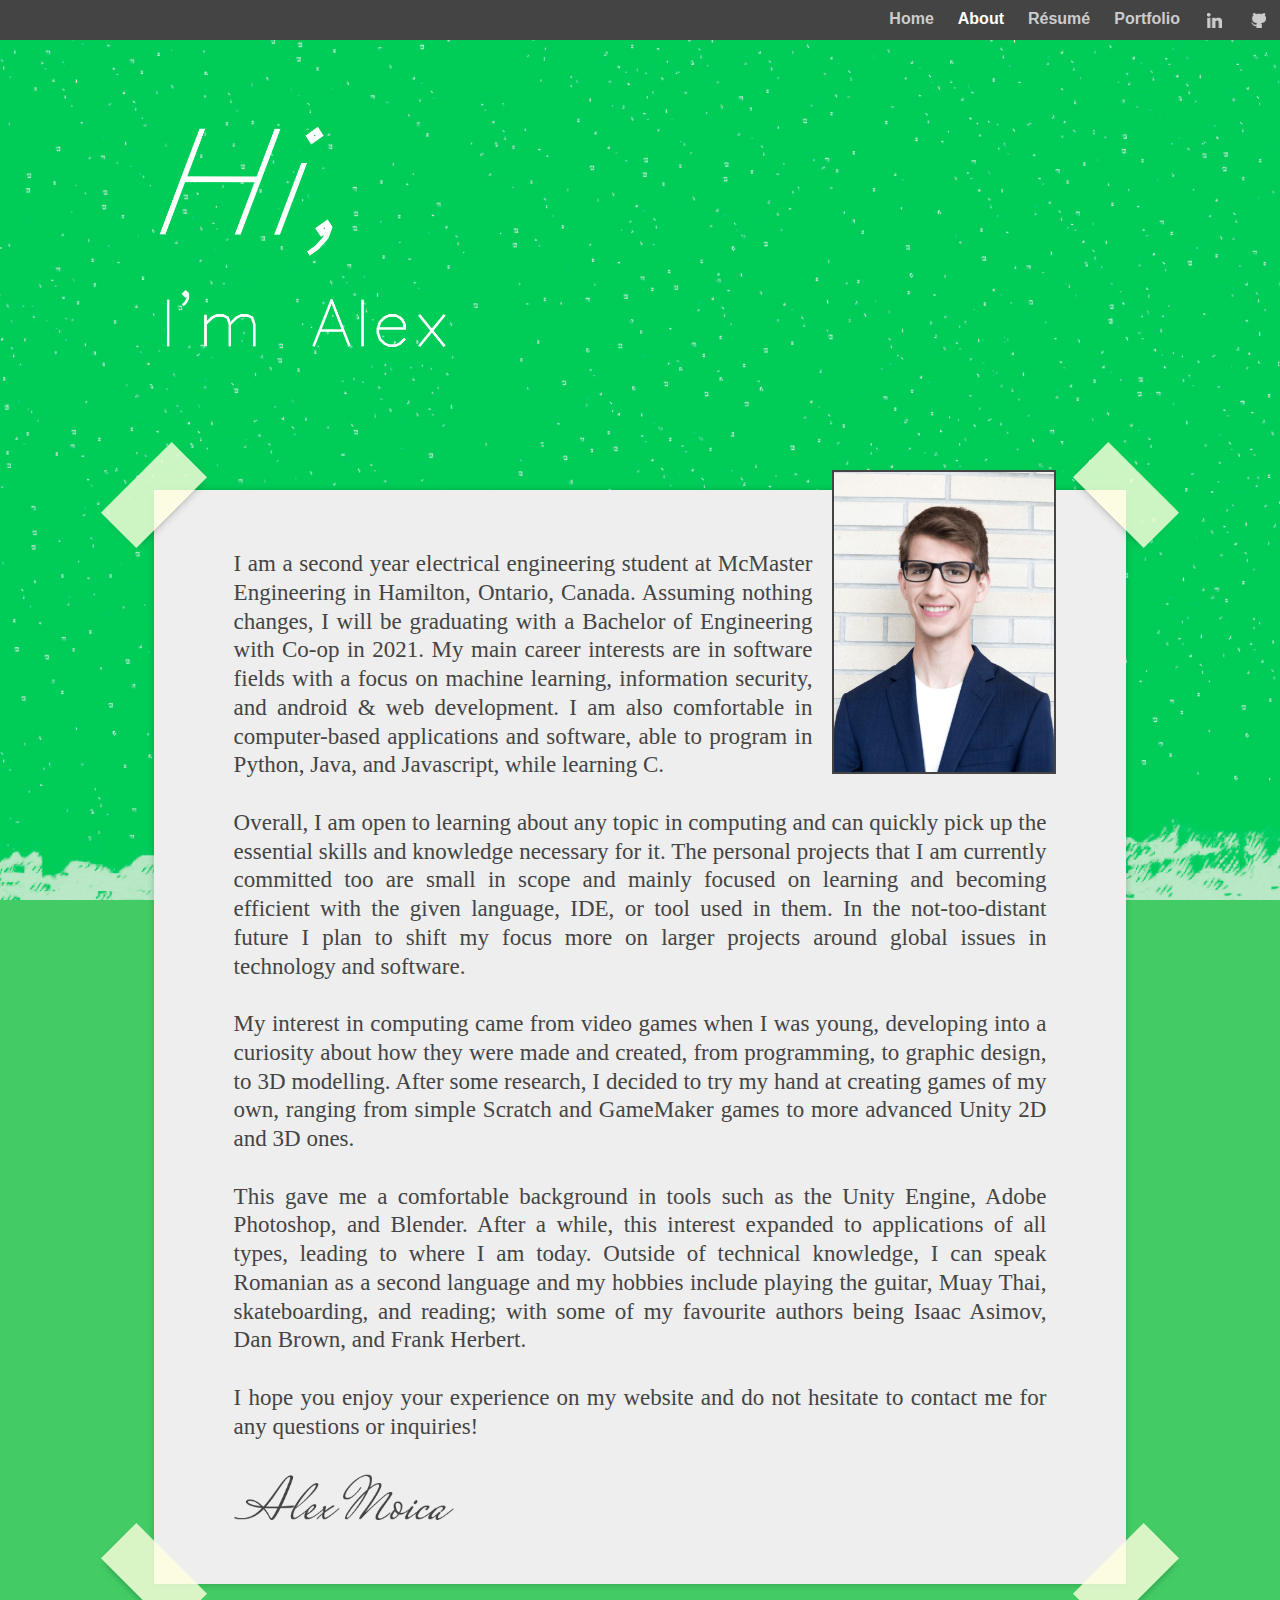
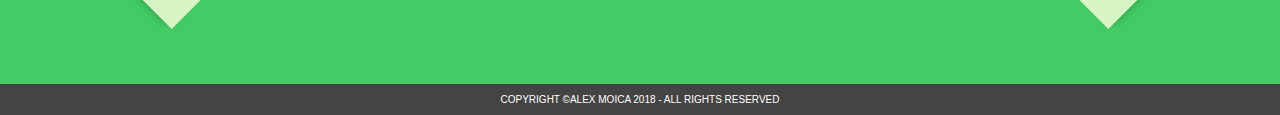
==== About.html @ ec7d950f "imported website from website repo" ====
<!DOCTYPE html>
<html>
	<title>About - Alex Moica</title>
	<div id="navbar">
		<a id="navGit" href="https://github.com/alexmoica" target="_blank"></a>
		<a id="navLinked" href="https://www.linkedin.com/in/alexmoica/" target="_blank"></a>
		<a id="portfolio" href="Portfolio.html">Portfolio</a>
		<a id="resume" href="Resume.html">R&#233sum&#233</a>
		<a class="current" id="about" href="About.html">About</a>
		<a id="home" href="index.html">Home</a>
	</div>
	<head>
		<link type="text/css" rel="stylesheet" href="css/AboutStyle.css"/>
		<script src="https://ajax.googleapis.com/ajax/libs/jquery/3.3.1/jquery.min.js"></script> <!-- loading this script takes care of FOUT -->
	</head>
	<body>
		<div id="intro"></div>
		<div id="container">
			<div class="corner" id="TL"></div>
			<div class="corner" id="TR"></div>
			<div class="corner" id="BL"></div>
			<div class="corner" id="BR"></div>
			<img src="images/about/Alex Moica.jpg" id="portrait">
			<p class="info" id="infoBody">			
			I am a second year electrical engineering student at McMaster Engineering in Hamilton, Ontario, Canada. 
			Assuming nothing changes, I will be graduating with a Bachelor of Engineering with Co-op in 2021. 
			My main career interests are in software fields with a focus on machine learning, information security, 
			and android & web development. I am also comfortable in computer-based applications and software, able to 
			program in Python, Java, and Javascript, while learning C. 
			<br><br>
			Overall, I am open to learning about any topic in computing and can quickly pick up the essential skills 
			and knowledge necessary for it. The personal projects that I am currently committed too are small in scope 
			and mainly focused on learning and becoming efficient with the given language, IDE, or tool used in them. 
			In the not-too-distant future I plan to shift my focus more on larger projects around global issues in 
			technology and software. 
			<br><br>
			My interest in computing came from video games when I was young, developing into a curiosity about how they 
			were made and created, from programming, to graphic design, to 3D modelling. After some research, I decided 
			to try my hand at creating games of my own, ranging from simple Scratch and GameMaker games to more advanced 
			Unity 2D and 3D ones. 
			<br><br>
			This gave me a comfortable background in tools such as the Unity Engine, Adobe Photoshop, and Blender. After a 
			while, this interest expanded to applications of all types, leading to where I am today. Outside of technical 
			knowledge, I can speak Romanian as a second language and my hobbies include playing the guitar, Muay Thai, 
			skateboarding, and reading; with some of my favourite authors being Isaac Asimov, Dan Brown, and Frank Herbert.
			<br><br>
			I hope you enjoy your experience on my website and do not hesitate to contact me for any questions or inquiries!
			</p>
			<img src="images/about/signature.png" class="info" id="signature">
		</div>
	</body>
	<footer>
		<p id="copyright">COPYRIGHT &#169ALEX MOICA 2018 - ALL RIGHTS RESERVED</p>
	</footer>
</html>
---- css/AboutStyle.css ----
body {
	margin: 0;
	padding: 0;
	width: 100%;
	background: #43cc65 url("../images/about/stars.png");
	background-attachment: fixed;
	background-position: center;
	background-repeat: no-repeat;
	background-size: cover;
}

footer {
	overflow: hidden;
	background-color: #444;
	text-align: center;
}

.corner {
	content: '';
	background-color: rgba(255, 255, 223, 0.8);
	height: 50px;
	position: absolute;
	top: -20px;
	width: 100px;
	box-shadow: 0 5px 10px -7px hsla(0, 0% ,0%, 0.5);
}

.info {
	padding-left: 80px;
	padding-right: 80px;
	text-align: justify;
	font-family: "Helvetica Neue";
	color: #444;
}

#infoBody {
	padding-top: 60px;
	font-size: 23px;
	line-height: 1.25;
}

#portrait {
	float: right;
	margin-top: -20px;
	margin-right: 70px;
	margin-left: 20px;
	width: 220px;
	height: 300px;
	border: 2px solid #444;
}

#signature {
	width: 220px;
	margin-top: 10px;
	margin-bottom: 60px;
}

#container {
	margin: 100px 12%;
	background-color: #eee;
	position: relative;
	box-shadow: 0 1px 7px hsla(0, 0%, 0%, 0.2);	
}

#TL {
	left: -50px;
	transform: rotate(-45deg);
}

#TR {
	right: -50px;
	transform: rotate(45deg);
}

#BL {
	top: 97%;
	left: -50px;
	transform: rotate(45deg);
}

#BR {
	top: 97%;
	right: -50px;
	transform: rotate(-45deg);
}

#intro {
	margin: 50px 12%;
	margin-bottom: 100px;
	width: 300px;
	height: 300px;
	background-image: url("../images/about/intro.png");
	background-position: center;
	background-repeat: no-repeat;
	background-size: contain;
}

#navbar {
	overflow: hidden;
	background-color: #444;
	position: sticky;
	top: 0;
	width: 100%;
	z-index: 1;
}

#navbar a {
	font-weight: 600;
	font-family: "Helvetica";
	float: right;
	display: block;
	color: #ccc;
	text-align: center;
	padding: 12px;
	padding-top: 8px;
	text-decoration: none;
}

#navbar a.current {
	color: #fff;
}

#navbar a:hover {
	color: #fff;
}

#home, #about, #resume, #portfolio {
	transform:translate(0, 5%);
}

#navGit, #navLinked {
	width: 20px;
	height: 20px;
	background-position: center;
	background-repeat: no-repeat;
	background-size: 15px 15px;
}

#navGit {
	background-image: url("../images/navbar/githubBlack.png");
}

#navGit:hover{
	background-image: url("../images/navbar/githubWhite.png");
}

#navLinked {
	background-image: url("../images/navbar/linkedinBlack.png");
}

#navLinked:hover {
	background-image: url("../images/navbar/linkedinWhite.png");
}

#copyright {
	color: #fff;
	font-family: "Helvetica";
	font-size: 10px;
}
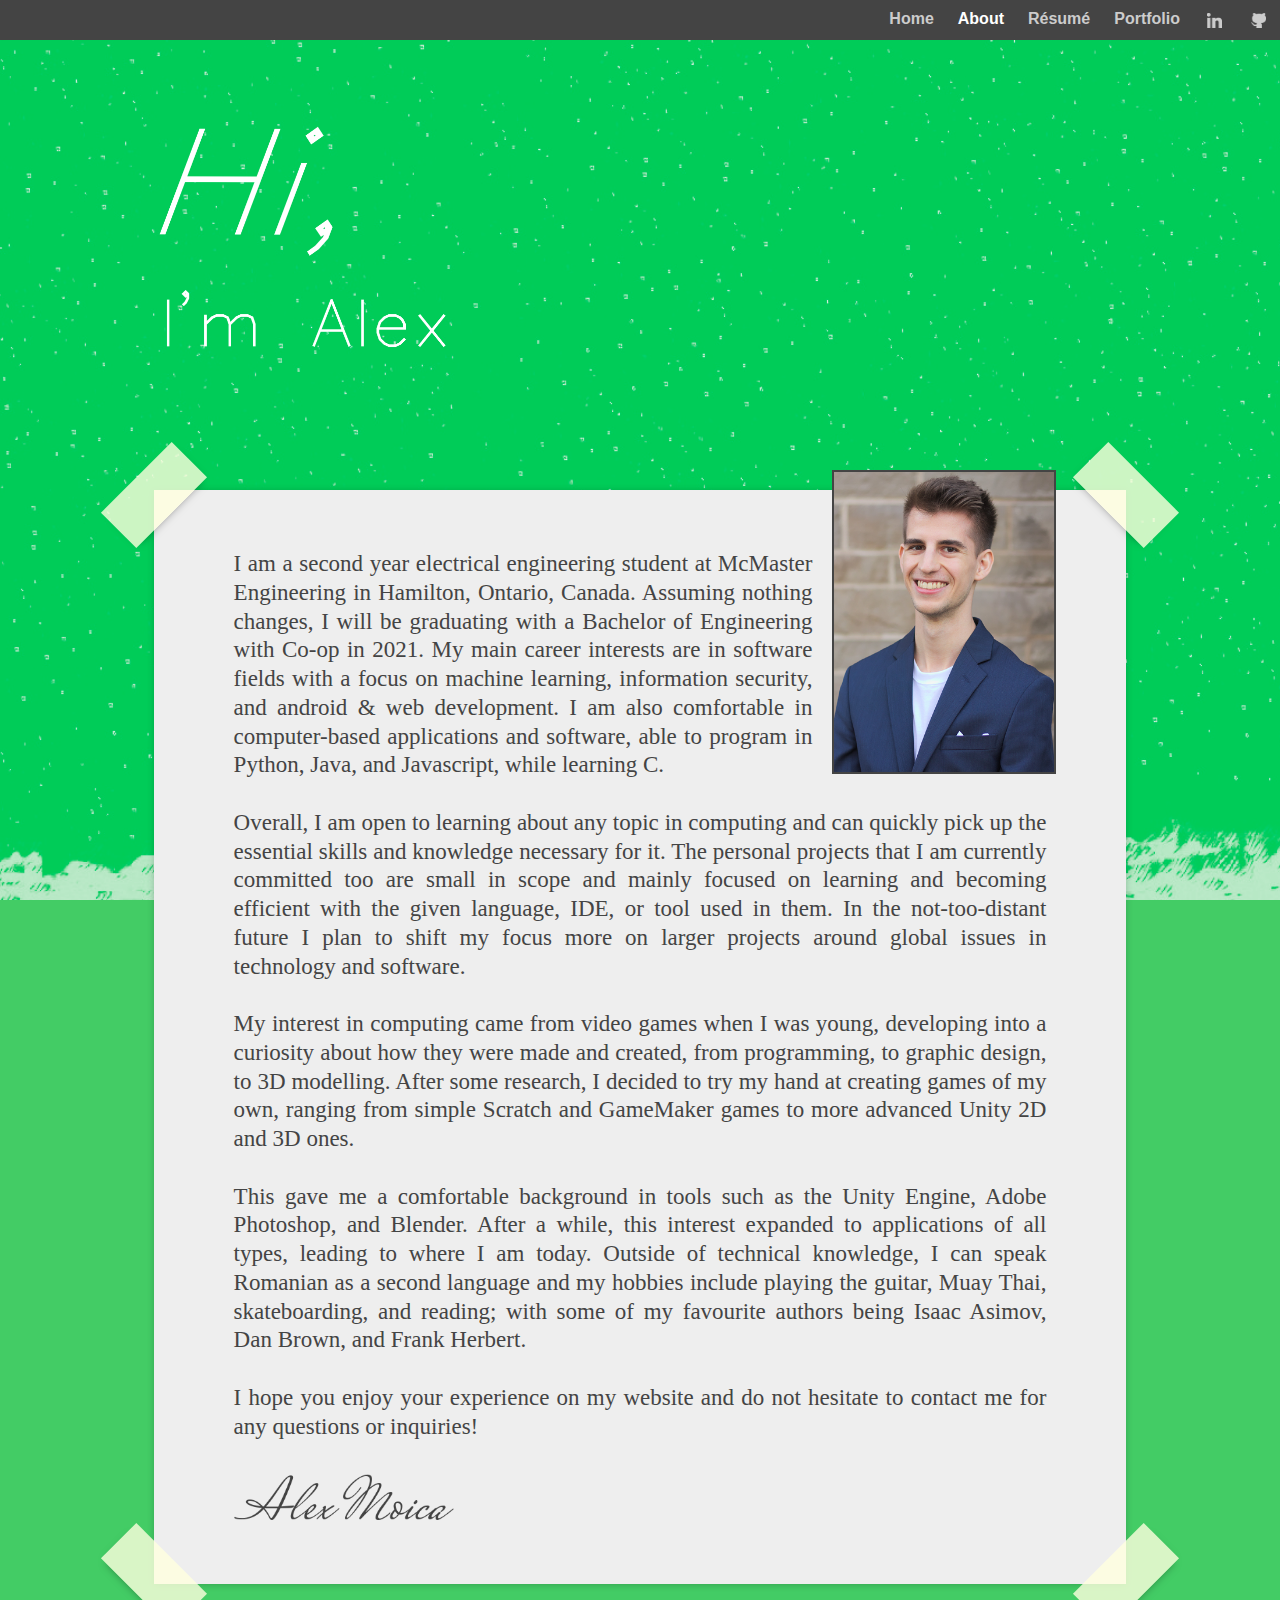
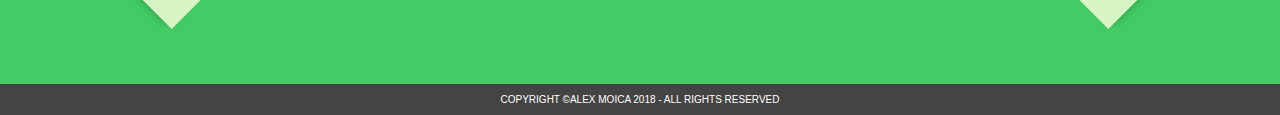
==== commit ac3239b6: "picture tweaks" ====
--- a/About.html
+++ b/About.html
@@ -10,6 +10,14 @@
 		<a id="home" href="index.html">Home</a>
 	</div>
 	<head>
+		<!-- Global site tag (gtag.js) - Google Analytics -->
+		<script async src="https://www.googletagmanager.com/gtag/js?id=UA-124888892-1"></script>
+		<script>
+			window.dataLayer = window.dataLayer || [];
+			function gtag(){dataLayer.push(arguments);}
+			gtag('js', new Date());
+			gtag('config', 'UA-124888892-1');
+		</script>
 		<link type="text/css" rel="stylesheet" href="css/AboutStyle.css"/>
 		<script src="https://ajax.googleapis.com/ajax/libs/jquery/3.3.1/jquery.min.js"></script> <!-- loading this script takes care of FOUT -->
 	</head>
@@ -20,7 +28,7 @@
 			<div class="corner" id="TR"></div>
 			<div class="corner" id="BL"></div>
 			<div class="corner" id="BR"></div>
-			<img src="images/about/Alex Moica.jpg" id="portrait">
+			<img src="images/about/Alex Moica.png" id="portrait">
 			<p class="info" id="infoBody">			
 			I am a second year electrical engineering student at McMaster Engineering in Hamilton, Ontario, Canada. 
 			Assuming nothing changes, I will be graduating with a Bachelor of Engineering with Co-op in 2021. 
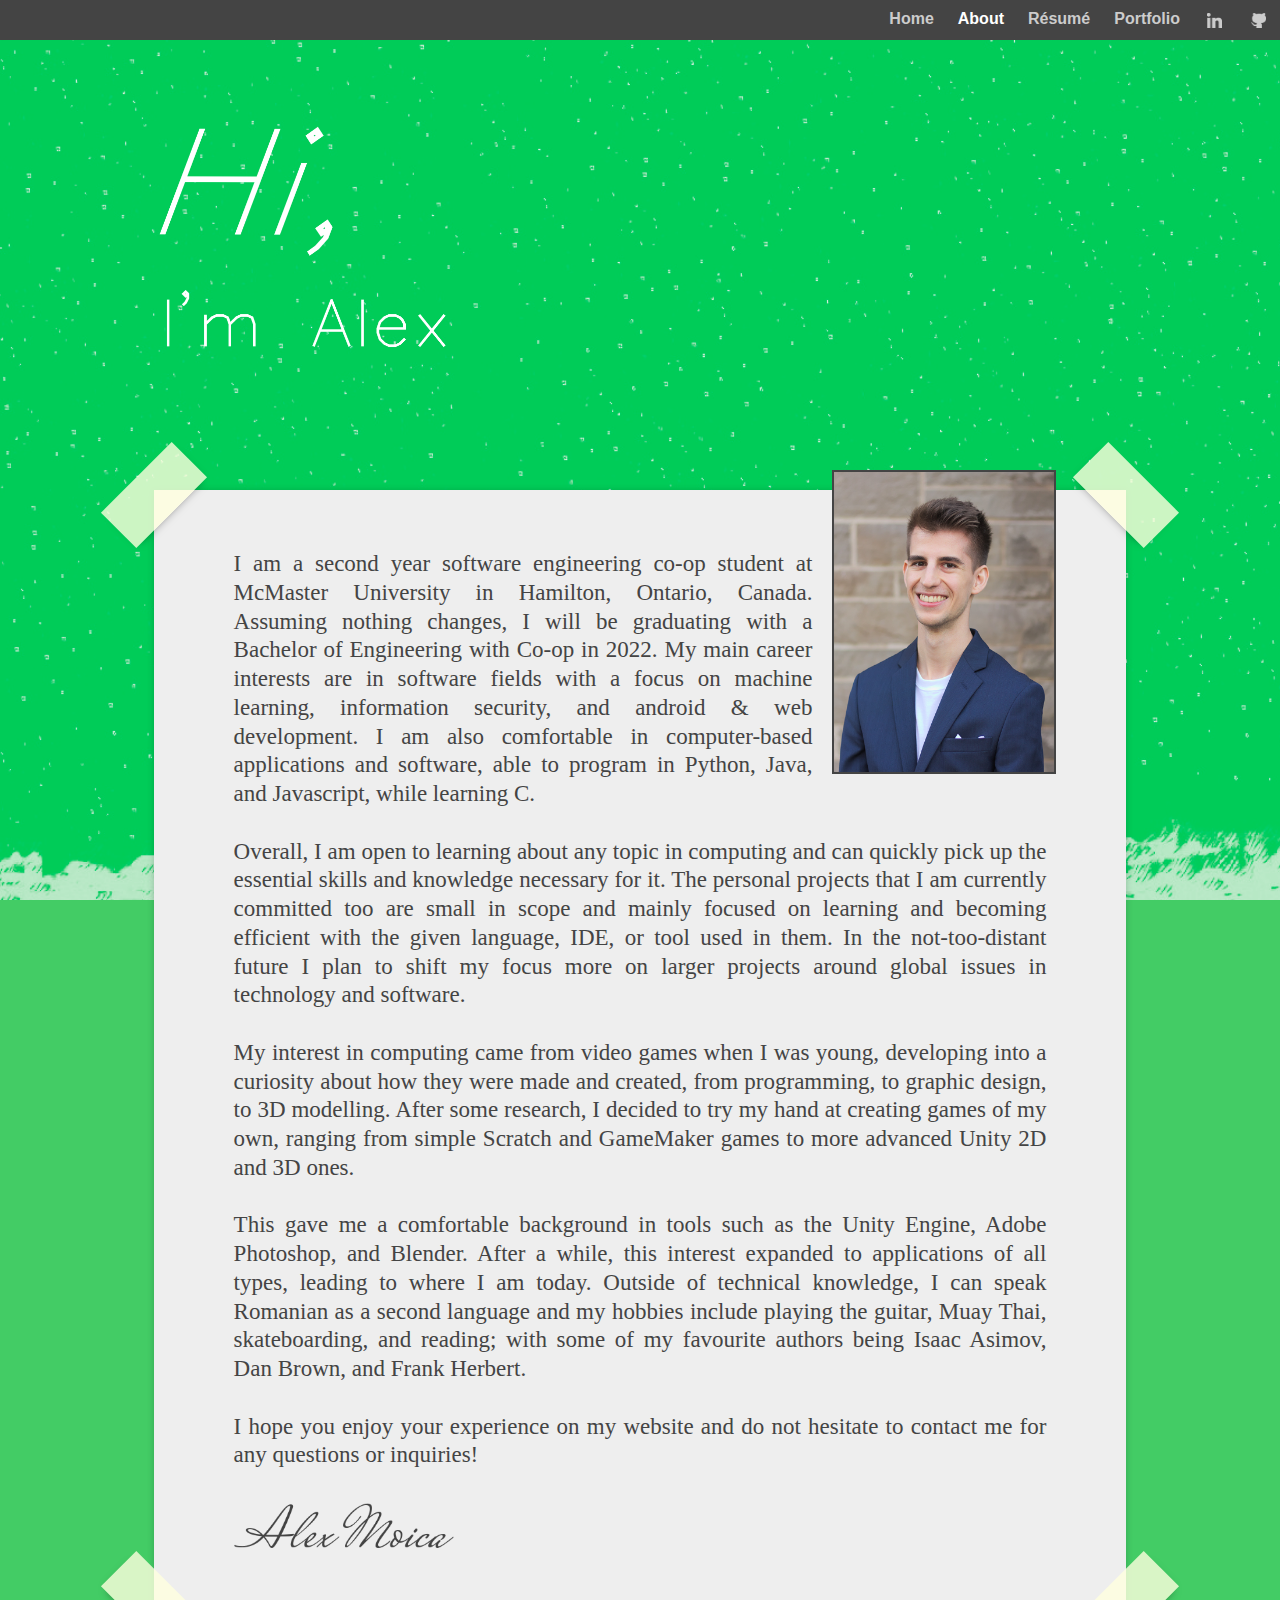
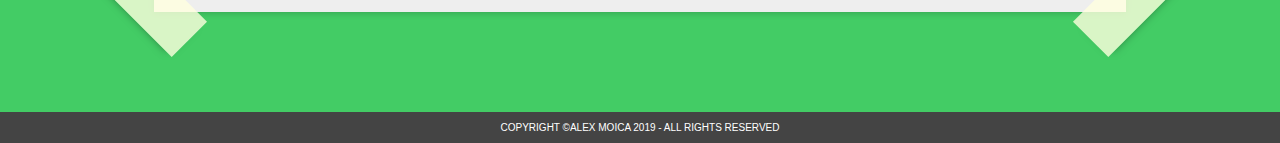
==== commit 8fad1fa1: "updated to match current progress" ====
--- a/About.html
+++ b/About.html
@@ -30,8 +30,8 @@
 			<div class="corner" id="BR"></div>
 			<img src="images/about/Alex Moica.png" id="portrait">
 			<p class="info" id="infoBody">			
-			I am a second year electrical engineering student at McMaster Engineering in Hamilton, Ontario, Canada. 
-			Assuming nothing changes, I will be graduating with a Bachelor of Engineering with Co-op in 2021. 
+			I am a second year software engineering co-op student at McMaster University in Hamilton, Ontario, Canada. 
+			Assuming nothing changes, I will be graduating with a Bachelor of Engineering with Co-op in 2022. 
 			My main career interests are in software fields with a focus on machine learning, information security, 
 			and android & web development. I am also comfortable in computer-based applications and software, able to 
 			program in Python, Java, and Javascript, while learning C. 
@@ -58,6 +58,6 @@
 		</div>
 	</body>
 	<footer>
-		<p id="copyright">COPYRIGHT &#169ALEX MOICA 2018 - ALL RIGHTS RESERVED</p>
+		<p id="copyright">COPYRIGHT &#169ALEX MOICA 2019 - ALL RIGHTS RESERVED</p>
 	</footer>
 </html>
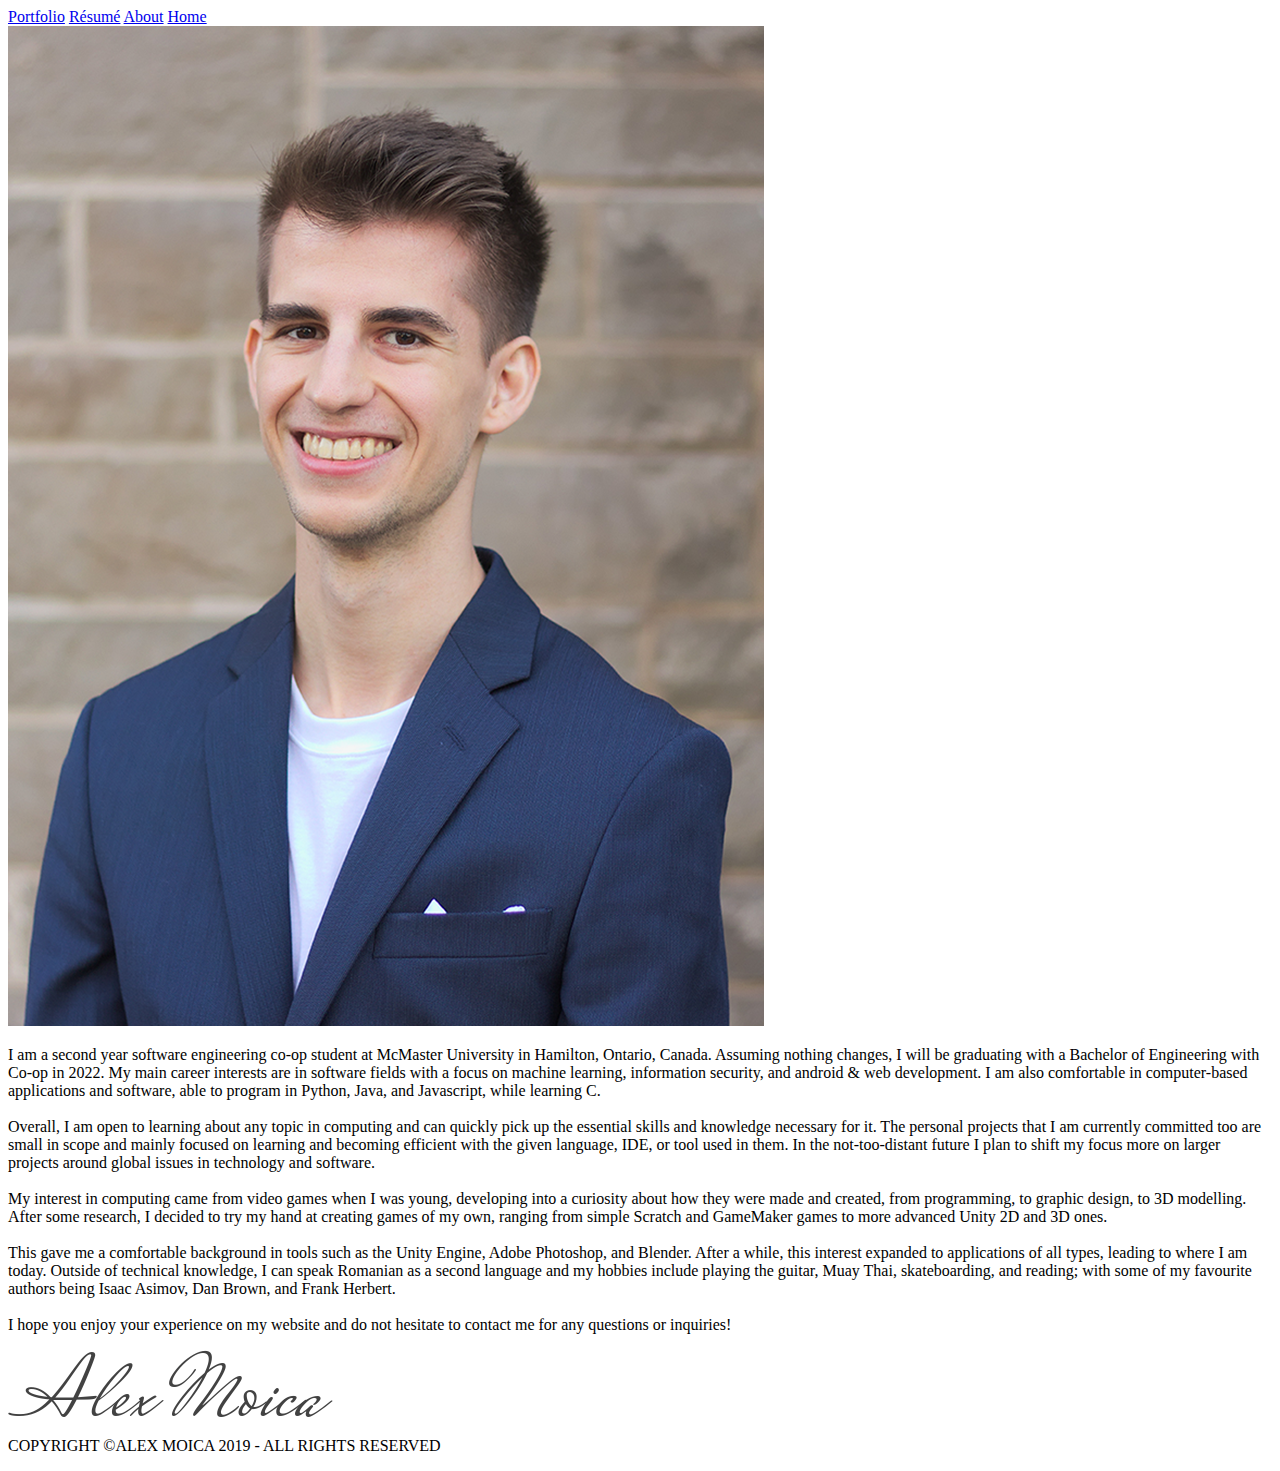
==== commit 2962dcef: "Start of website resturcturing - Pages in place" ====
--- a/About.html
+++ b/About.html
@@ -1,63 +1,63 @@
-<!DOCTYPE html>
-<html>
-	<title>About - Alex Moica</title>
-	<div id="navbar">
-		<a id="navGit" href="https://github.com/alexmoica" target="_blank"></a>
-		<a id="navLinked" href="https://www.linkedin.com/in/alexmoica/" target="_blank"></a>
-		<a id="portfolio" href="Portfolio.html">Portfolio</a>
-		<a id="resume" href="Resume.html">R&#233sum&#233</a>
-		<a class="current" id="about" href="About.html">About</a>
-		<a id="home" href="index.html">Home</a>
-	</div>
-	<head>
-		<!-- Global site tag (gtag.js) - Google Analytics -->
-		<script async src="https://www.googletagmanager.com/gtag/js?id=UA-124888892-1"></script>
-		<script>
-			window.dataLayer = window.dataLayer || [];
-			function gtag(){dataLayer.push(arguments);}
-			gtag('js', new Date());
-			gtag('config', 'UA-124888892-1');
-		</script>
-		<link type="text/css" rel="stylesheet" href="css/AboutStyle.css"/>
-		<script src="https://ajax.googleapis.com/ajax/libs/jquery/3.3.1/jquery.min.js"></script> <!-- loading this script takes care of FOUT -->
-	</head>
-	<body>
-		<div id="intro"></div>
-		<div id="container">
-			<div class="corner" id="TL"></div>
-			<div class="corner" id="TR"></div>
-			<div class="corner" id="BL"></div>
-			<div class="corner" id="BR"></div>
-			<img src="images/about/Alex Moica.png" id="portrait">
-			<p class="info" id="infoBody">			
-			I am a second year software engineering co-op student at McMaster University in Hamilton, Ontario, Canada. 
-			Assuming nothing changes, I will be graduating with a Bachelor of Engineering with Co-op in 2022. 
-			My main career interests are in software fields with a focus on machine learning, information security, 
-			and android & web development. I am also comfortable in computer-based applications and software, able to 
-			program in Python, Java, and Javascript, while learning C. 
-			<br><br>
-			Overall, I am open to learning about any topic in computing and can quickly pick up the essential skills 
-			and knowledge necessary for it. The personal projects that I am currently committed too are small in scope 
-			and mainly focused on learning and becoming efficient with the given language, IDE, or tool used in them. 
-			In the not-too-distant future I plan to shift my focus more on larger projects around global issues in 
-			technology and software. 
-			<br><br>
-			My interest in computing came from video games when I was young, developing into a curiosity about how they 
-			were made and created, from programming, to graphic design, to 3D modelling. After some research, I decided 
-			to try my hand at creating games of my own, ranging from simple Scratch and GameMaker games to more advanced 
-			Unity 2D and 3D ones. 
-			<br><br>
-			This gave me a comfortable background in tools such as the Unity Engine, Adobe Photoshop, and Blender. After a 
-			while, this interest expanded to applications of all types, leading to where I am today. Outside of technical 
-			knowledge, I can speak Romanian as a second language and my hobbies include playing the guitar, Muay Thai, 
-			skateboarding, and reading; with some of my favourite authors being Isaac Asimov, Dan Brown, and Frank Herbert.
-			<br><br>
-			I hope you enjoy your experience on my website and do not hesitate to contact me for any questions or inquiries!
-			</p>
-			<img src="images/about/signature.png" class="info" id="signature">
-		</div>
-	</body>
-	<footer>
-		<p id="copyright">COPYRIGHT &#169ALEX MOICA 2019 - ALL RIGHTS RESERVED</p>
-	</footer>
-</html>
+<!DOCTYPE html>
+<html>
+	<title>About - Alex Moica</title>
+	<div id="navbar">
+		<a id="navGit" href="https://github.com/alexmoica" target="_blank"></a>
+		<a id="navLinked" href="https://www.linkedin.com/in/alexmoica/" target="_blank"></a>
+		<a id="portfolio" href="Portfolio.html">Portfolio</a>
+		<a id="resume" href="Resume.html">R&#233sum&#233</a>
+		<a class="current" id="about" href="About.html">About</a>
+		<a id="home" href="index.html">Home</a>
+	</div>
+	<head>
+		<!-- Global site tag (gtag.js) - Google Analytics -->
+		<script async src="https://www.googletagmanager.com/gtag/js?id=UA-124888892-1"></script>
+		<script>
+			window.dataLayer = window.dataLayer || [];
+			function gtag(){dataLayer.push(arguments);}
+			gtag('js', new Date());
+			gtag('config', 'UA-124888892-1');
+		</script>
+		<link type="text/css" rel="stylesheet" href="css/AboutStyle.css"/>
+		<script src="https://ajax.googleapis.com/ajax/libs/jquery/3.3.1/jquery.min.js"></script> <!-- loading this script takes care of FOUT -->
+	</head>
+	<body>
+		<div id="intro"></div>
+		<div id="container">
+			<div class="corner" id="TL"></div>
+			<div class="corner" id="TR"></div>
+			<div class="corner" id="BL"></div>
+			<div class="corner" id="BR"></div>
+			<img src="images/about/Alex Moica.png" id="portrait">
+			<p class="info" id="infoBody">			
+			I am a second year software engineering co-op student at McMaster University in Hamilton, Ontario, Canada. 
+			Assuming nothing changes, I will be graduating with a Bachelor of Engineering with Co-op in 2022. 
+			My main career interests are in software fields with a focus on machine learning, information security, 
+			and android & web development. I am also comfortable in computer-based applications and software, able to 
+			program in Python, Java, and Javascript, while learning C. 
+			<br><br>
+			Overall, I am open to learning about any topic in computing and can quickly pick up the essential skills 
+			and knowledge necessary for it. The personal projects that I am currently committed too are small in scope 
+			and mainly focused on learning and becoming efficient with the given language, IDE, or tool used in them. 
+			In the not-too-distant future I plan to shift my focus more on larger projects around global issues in 
+			technology and software. 
+			<br><br>
+			My interest in computing came from video games when I was young, developing into a curiosity about how they 
+			were made and created, from programming, to graphic design, to 3D modelling. After some research, I decided 
+			to try my hand at creating games of my own, ranging from simple Scratch and GameMaker games to more advanced 
+			Unity 2D and 3D ones. 
+			<br><br>
+			This gave me a comfortable background in tools such as the Unity Engine, Adobe Photoshop, and Blender. After a 
+			while, this interest expanded to applications of all types, leading to where I am today. Outside of technical 
+			knowledge, I can speak Romanian as a second language and my hobbies include playing the guitar, Muay Thai, 
+			skateboarding, and reading; with some of my favourite authors being Isaac Asimov, Dan Brown, and Frank Herbert.
+			<br><br>
+			I hope you enjoy your experience on my website and do not hesitate to contact me for any questions or inquiries!
+			</p>
+			<img src="images/about/signature.png" class="info" id="signature">
+		</div>
+	</body>
+	<footer>
+		<p id="copyright">COPYRIGHT &#169ALEX MOICA 2019 - ALL RIGHTS RESERVED</p>
+	</footer>
+</html>
